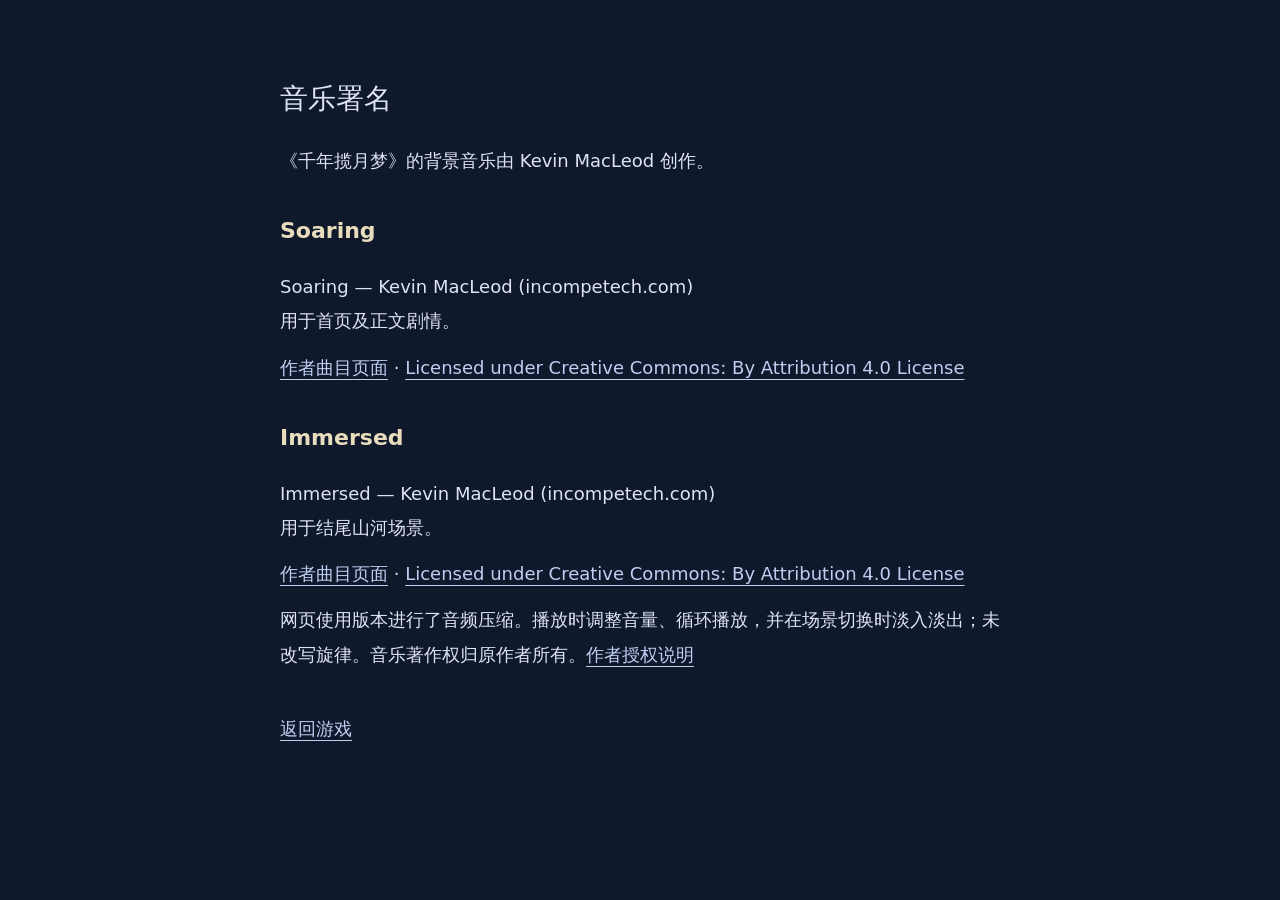
==== music-credits.html @ 5682b300 "Add licensed Soaring and Immersed soundtrack with epilogue crossfade and attribution" ====
<!doctype html>
<html lang="zh-CN">
<head><meta charset="utf-8"><meta name="viewport" content="width=device-width,initial-scale=1"><title>音乐署名 · 千年揽月梦</title>
<style>body{margin:0;background:#10182b;color:#dce4f5;font:18px/1.9 system-ui,sans-serif}main{max-width:720px;margin:8vh auto;padding:0 24px}h1{font-size:28px;font-weight:500}h2{font-size:22px;color:#e7ddbd;margin-top:32px}a{color:#bfcef1;text-underline-offset:5px}p{margin:12px 0}.back{display:inline-block;margin-top:28px}</style></head>
<body><main><h1>音乐署名</h1><p>《千年揽月梦》的背景音乐由 Kevin MacLeod 创作。</p>
<section><h2>Soaring</h2><p>Soaring — Kevin MacLeod (incompetech.com)<br>用于首页及正文剧情。</p><p><a href="https://incompetech.com/music/royalty-free/index.html?isrc=USUAN1600040">作者曲目页面</a> · <a href="https://creativecommons.org/licenses/by/4.0/">Licensed under Creative Commons: By Attribution 4.0 License</a></p></section>
<section><h2>Immersed</h2><p>Immersed — Kevin MacLeod (incompetech.com)<br>用于结尾山河场景。</p><p><a href="https://incompetech.com/music/royalty-free/index.html?isrc=USUAN1600010">作者曲目页面</a> · <a href="https://creativecommons.org/licenses/by/4.0/">Licensed under Creative Commons: By Attribution 4.0 License</a></p></section>
<p>网页使用版本进行了音频压缩。播放时调整音量、循环播放，并在场景切换时淡入淡出；未改写旋律。音乐著作权归原作者所有。<a href="https://incompetech.com/music/royalty-free/licenses/">作者授权说明</a></p>
<a class="back" href="./">返回游戏</a></main></body></html>
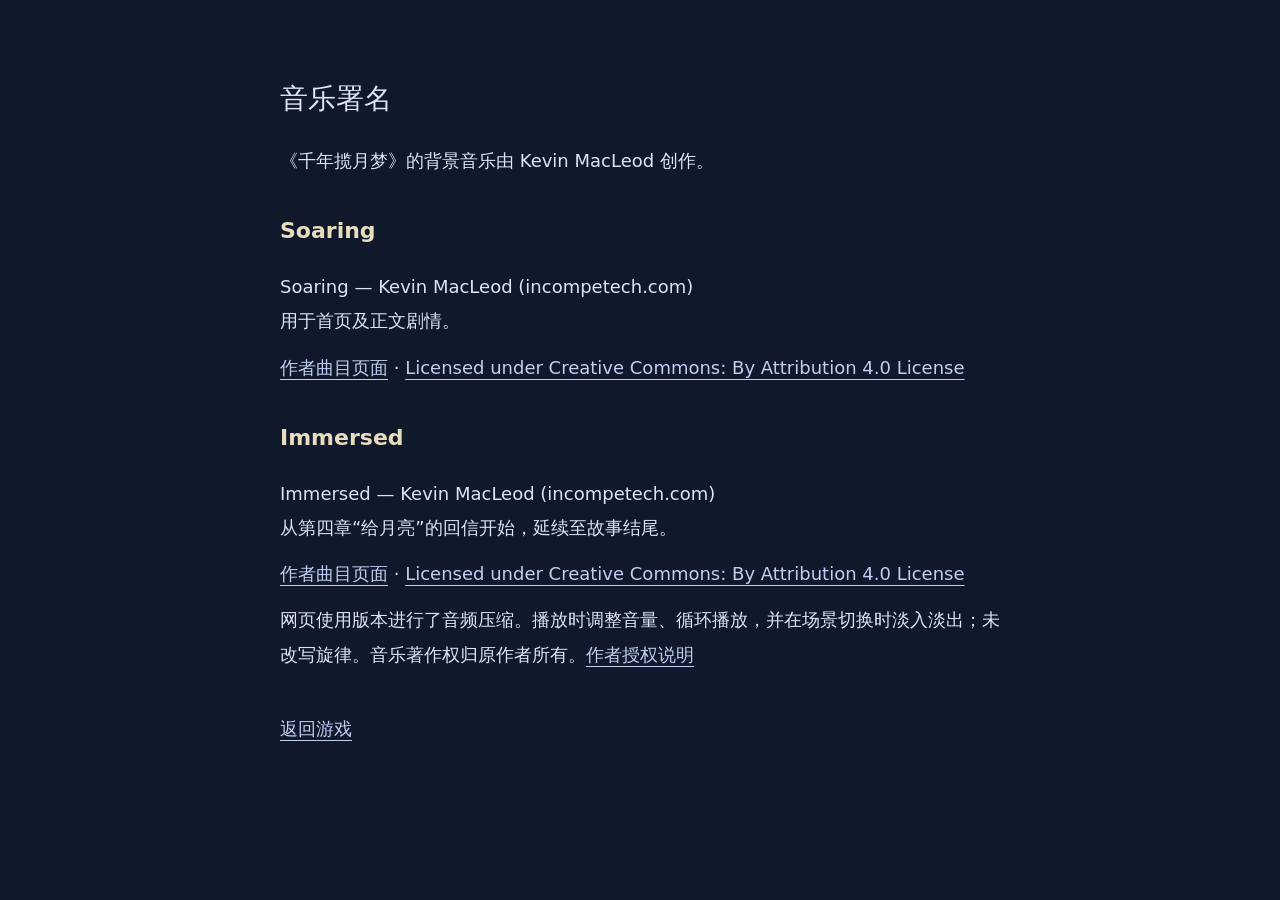
==== commit bfbb9d73: "Start Immersed at letter readback and sustain it through the ending" ====
--- a/music-credits.html
+++ b/music-credits.html
@@ -4,6 +4,6 @@
 <style>body{margin:0;background:#10182b;color:#dce4f5;font:18px/1.9 system-ui,sans-serif}main{max-width:720px;margin:8vh auto;padding:0 24px}h1{font-size:28px;font-weight:500}h2{font-size:22px;color:#e7ddbd;margin-top:32px}a{color:#bfcef1;text-underline-offset:5px}p{margin:12px 0}.back{display:inline-block;margin-top:28px}</style></head>
 <body><main><h1>音乐署名</h1><p>《千年揽月梦》的背景音乐由 Kevin MacLeod 创作。</p>
 <section><h2>Soaring</h2><p>Soaring — Kevin MacLeod (incompetech.com)<br>用于首页及正文剧情。</p><p><a href="https://incompetech.com/music/royalty-free/index.html?isrc=USUAN1600040">作者曲目页面</a> · <a href="https://creativecommons.org/licenses/by/4.0/">Licensed under Creative Commons: By Attribution 4.0 License</a></p></section>
-<section><h2>Immersed</h2><p>Immersed — Kevin MacLeod (incompetech.com)<br>用于结尾山河场景。</p><p><a href="https://incompetech.com/music/royalty-free/index.html?isrc=USUAN1600010">作者曲目页面</a> · <a href="https://creativecommons.org/licenses/by/4.0/">Licensed under Creative Commons: By Attribution 4.0 License</a></p></section>
+<section><h2>Immersed</h2><p>Immersed — Kevin MacLeod (incompetech.com)<br>从第四章“给月亮”的回信开始，延续至故事结尾。</p><p><a href="https://incompetech.com/music/royalty-free/index.html?isrc=USUAN1600010">作者曲目页面</a> · <a href="https://creativecommons.org/licenses/by/4.0/">Licensed under Creative Commons: By Attribution 4.0 License</a></p></section>
 <p>网页使用版本进行了音频压缩。播放时调整音量、循环播放，并在场景切换时淡入淡出；未改写旋律。音乐著作权归原作者所有。<a href="https://incompetech.com/music/royalty-free/licenses/">作者授权说明</a></p>
 <a class="back" href="./">返回游戏</a></main></body></html>
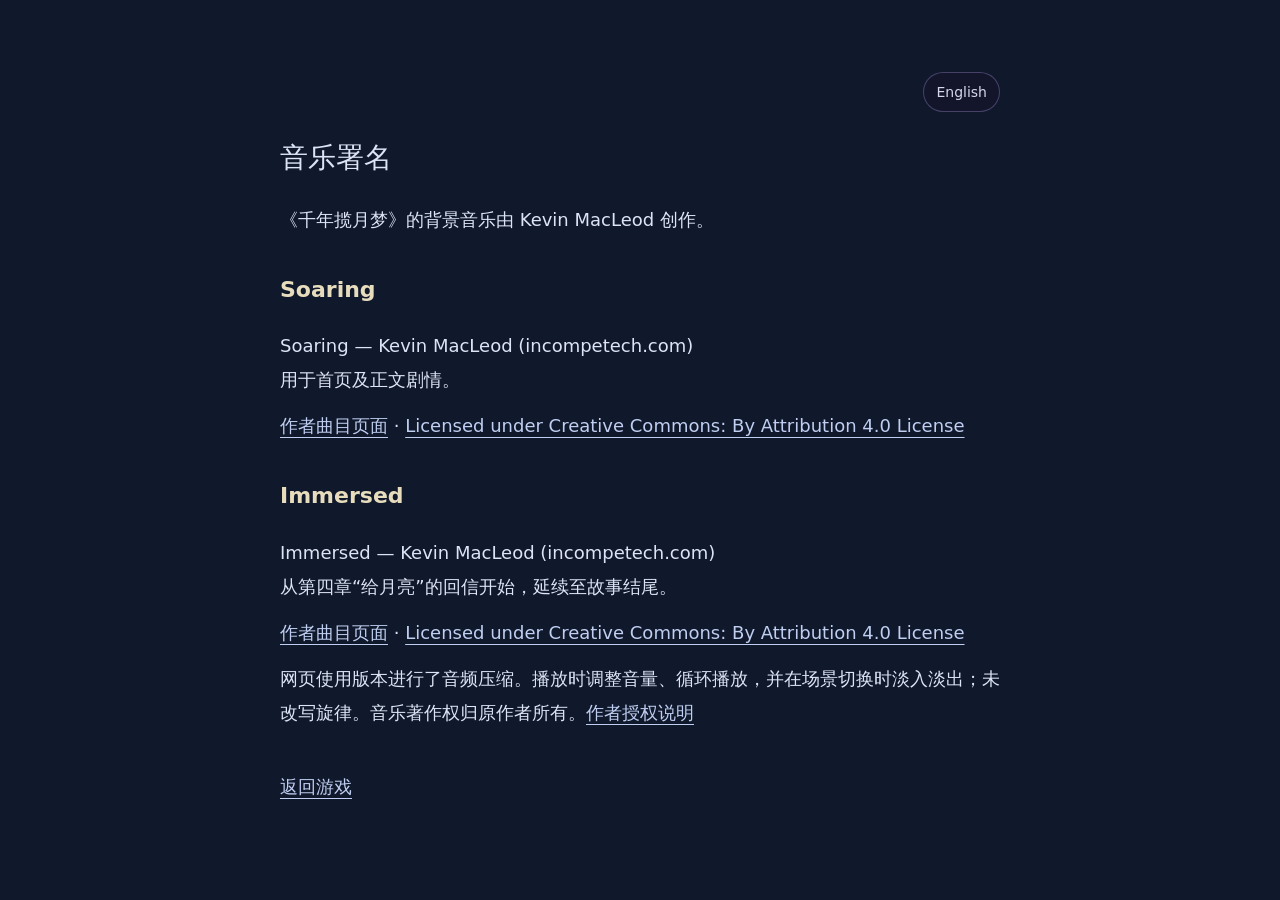
==== commit 609fd474: "Add persistent English edition for full story and games without resetting progress" ====
--- a/music-credits.html
+++ b/music-credits.html
@@ -1,9 +1,9 @@
 <!doctype html>
 <html lang="zh-CN">
 <head><meta charset="utf-8"><meta name="viewport" content="width=device-width,initial-scale=1"><title>音乐署名 · 千年揽月梦</title>
-<style>body{margin:0;background:#10182b;color:#dce4f5;font:18px/1.9 system-ui,sans-serif}main{max-width:720px;margin:8vh auto;padding:0 24px}h1{font-size:28px;font-weight:500}h2{font-size:22px;color:#e7ddbd;margin-top:32px}a{color:#bfcef1;text-underline-offset:5px}p{margin:12px 0}.back{display:inline-block;margin-top:28px}</style></head>
-<body><main><h1>音乐署名</h1><p>《千年揽月梦》的背景音乐由 Kevin MacLeod 创作。</p>
+<style>body{margin:0;background:#10182b;color:#dce4f5;font:18px/1.9 system-ui,sans-serif}main{max-width:720px;margin:8vh auto;padding:0 24px}h1{font-size:28px;font-weight:500}h2{font-size:22px;color:#e7ddbd;margin-top:32px}a{color:#bfcef1;text-underline-offset:5px}p{margin:12px 0}.back{display:inline-block;margin-top:28px}</style><link rel="stylesheet" href="i18n.css?v=english-20261017"></head>
+<body><main><div class="credits-language"><button id="language-toggle" class="language-button" type="button" aria-label="Switch to English" lang="en">English</button></div><h1>音乐署名</h1><p>《千年揽月梦》的背景音乐由 Kevin MacLeod 创作。</p>
 <section><h2>Soaring</h2><p>Soaring — Kevin MacLeod (incompetech.com)<br>用于首页及正文剧情。</p><p><a href="https://incompetech.com/music/royalty-free/index.html?isrc=USUAN1600040">作者曲目页面</a> · <a href="https://creativecommons.org/licenses/by/4.0/">Licensed under Creative Commons: By Attribution 4.0 License</a></p></section>
 <section><h2>Immersed</h2><p>Immersed — Kevin MacLeod (incompetech.com)<br>从第四章“给月亮”的回信开始，延续至故事结尾。</p><p><a href="https://incompetech.com/music/royalty-free/index.html?isrc=USUAN1600010">作者曲目页面</a> · <a href="https://creativecommons.org/licenses/by/4.0/">Licensed under Creative Commons: By Attribution 4.0 License</a></p></section>
 <p>网页使用版本进行了音频压缩。播放时调整音量、循环播放，并在场景切换时淡入淡出；未改写旋律。音乐著作权归原作者所有。<a href="https://incompetech.com/music/royalty-free/licenses/">作者授权说明</a></p>
-<a class="back" href="./">返回游戏</a></main></body></html>
+<a class="back" href="./">返回游戏</a></main><script src="english.js?v=english-20261017"></script><script src="i18n.js?v=english-20261017"></script></body></html>
--- a/i18n.css
+++ b/i18n.css
@@ -0,0 +1,27 @@
+.language-button{flex:none;min-height:40px;min-width:72px;padding:8px 12px;border:1px solid #b6a4ee50;border-radius:20px;background:#16152b80;color:#d8d6ef;font:14px/1.3 system-ui,sans-serif;letter-spacing:0;cursor:pointer}
+.language-button:hover{background:#35304c;color:#fff}
+.header-right{gap:16px}.header-right .icon-button{flex:none}
+html[lang=en] :is(.header-right,.speaker,.primary,.next,.eyebrow,.chapter-heading h2,.task-panel>h2,.ending-reveal h2,.ending-reveal .primary,.home .primary){letter-spacing:.02em}
+html[lang=en] :is(.narrative,.end-line){font-family:Georgia,'Times New Roman',serif;letter-spacing:0}
+html[lang=en] .dialogue-panel .narrative{font-size:20px;line-height:1.55;overflow-wrap:break-word}
+html[lang=en] .chapter-heading h2{line-height:1.3}
+html[lang=en] .dialogue-panel .next{gap:14px}
+html[lang=en] #pads text{font-size:18px!important;letter-spacing:1px!important}
+html[lang=en] .mission .sample-cell-label{font-size:11px;max-width:100%;letter-spacing:0}
+html[lang=en] .mission .circuit-label{letter-spacing:.03em}
+html[lang=en] .mission .controls{flex-wrap:wrap}
+html[lang=en] .ending-reveal .end-line{font-size:clamp(17px,1.8vw,22px)}
+html[lang=en] .ending-reveal .actions{gap:18px}
+.credits-language{display:flex;justify-content:flex-end;margin-bottom:18px}
+@media(max-width:1000px){html[lang=en] #chapter-label{display:none}}
+@media(max-width:520px){
+ .header-right{gap:8px}header{gap:8px}.brand{gap:7px;font-size:14px;letter-spacing:.1em}.brand-moon{width:20px;height:20px;flex:none}
+ .language-button{min-width:66px;padding:8px 9px}
+ html[lang=en] .dialogue-panel .narrative{font-size:17px;line-height:1.5}
+ html[lang=en] .chapter-heading h2{font-size:22px}
+ html[lang=en] .task-panel>h2{font-size:22px;line-height:1.35}
+ html[lang=en] .dialogue-panel .story-actions{gap:10px}
+ html[lang=en] .dialogue-panel .next{gap:10px;padding-left:12px;padding-right:12px}
+ html[lang=en] .mission .sample-cell-label{font-size:9px}
+ html[lang=en] .ending-reveal .end-line{line-height:1.6}
+}
